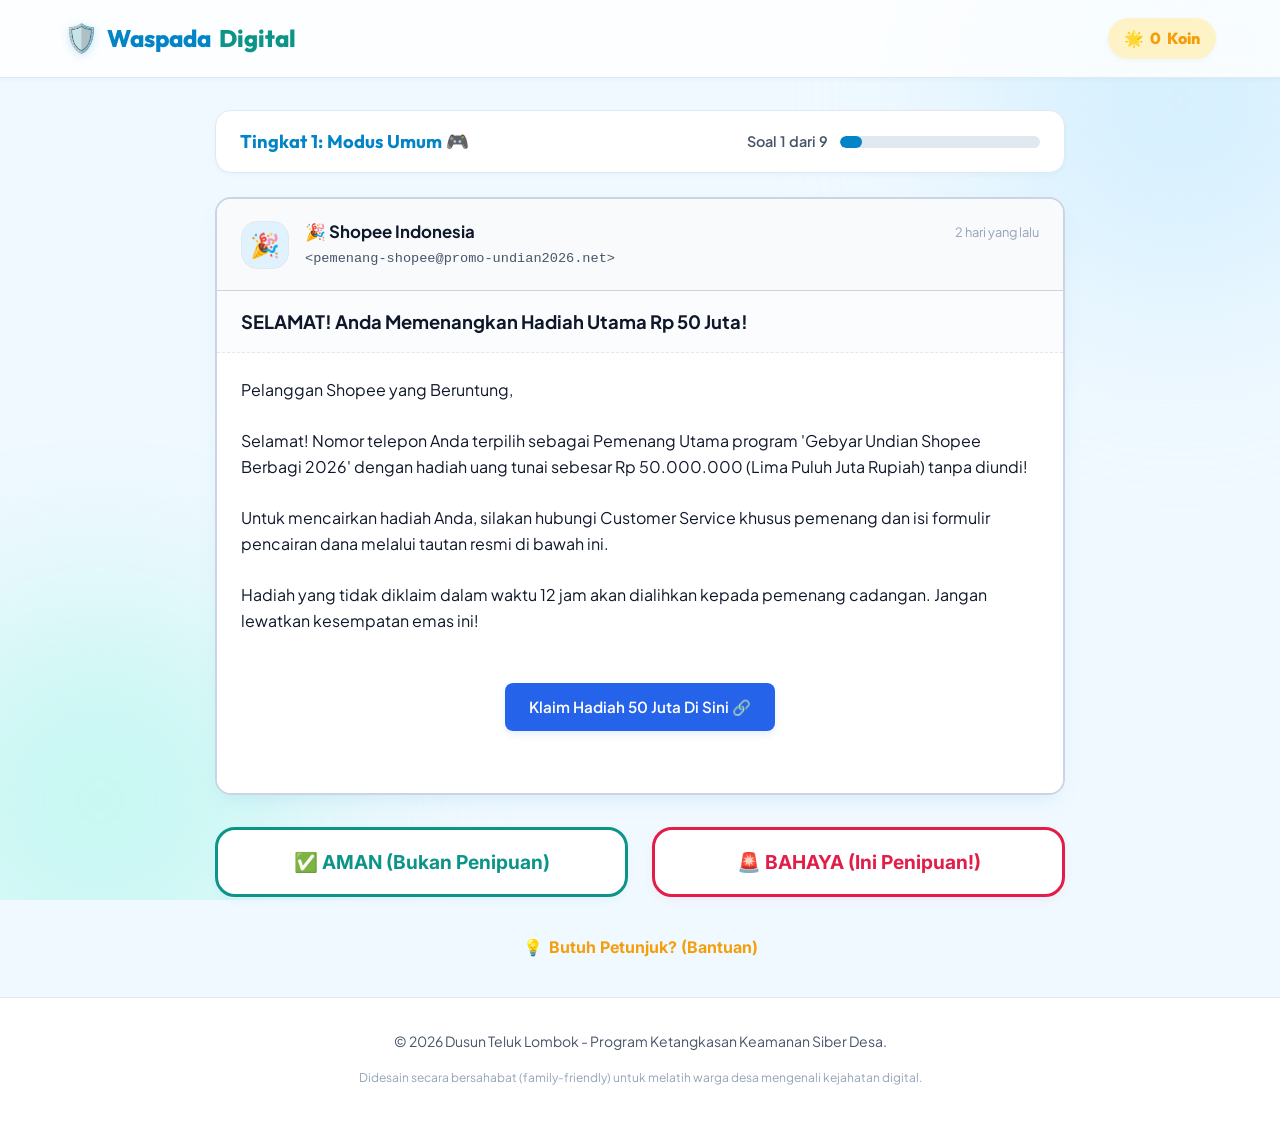
==== pages/gameplay.html @ ea4fb3d8 "tambah ke github" ====
<!DOCTYPE html>
<html lang="id">
<head>
  <meta charset="UTF-8">
  <meta name="viewport" content="width=device-width, initial-scale=1.0">
  <title>Simulasi Ketangkasan - Waspada Digital</title>
  <link rel="stylesheet" href="../css/common.css">
  <link rel="stylesheet" href="../css/gameplay.css">
  <script src="../js/components.js"></script>
</head>
<body>
  <div class="bg-decorations"></div>

  <header id="app-header"></header>

  <main class="container main-content">
    <div class="inbox-card-container">
      
      <!-- Game Top Information -->
      <div class="game-top-bar">
        <div class="level-indicator" id="level-title">
          Tingkat 1: Modus Umum 🎮
        </div>
        <div class="flex-center" style="gap: 12px;">
          <span id="progress-text" style="font-size: 0.9rem; font-weight: 600; color: var(--color-text-muted);">
            Soal 1 dari 9
          </span>
          <div class="game-progress-bar-outer">
            <div class="game-progress-bar-inner" id="progress-bar-fill"></div>
          </div>
        </div>
      </div>

      <!-- Clue / Hint Card -->
      <div class="hint-card" id="hint-card">
        <div class="hint-header">
          <span>💡</span> Bantuan Robot Perisai
        </div>
        <div class="hint-body" id="hint-body">
          Loading hint...
        </div>
      </div>

      <!-- The Mock Email / Message Inbox Frame -->
      <div class="inbox-card">
        <div class="inbox-header">
          <div class="inbox-sender-row">
            <div class="sender-avatar" id="inbox-avatar">🏦</div>
            <div class="sender-details">
              <div class="sender-name-line">
                <span class="sender-name" id="inbox-sender-name">Bank BRI Resmi</span>
                <span class="email-time" id="inbox-time">10:32</span>
              </div>
              <div class="sender-address" id="inbox-sender-address">
                &lt;bri-verifikasi@info-palsu.com&gt;
              </div>
            </div>
          </div>
        </div>
        <div class="inbox-subject" id="inbox-subject">
          PENTING: Akun Rekening BRI Anda Diblokir!
        </div>
        <div class="inbox-body" id="inbox-body">
          Loading email body...
        </div>
      </div>

      <!-- User Answer Choice Buttons -->
      <div class="gameplay-actions">
        <button id="btn-aman" class="btn btn-game-choice btn-game-aman">
          ✅ AMAN (Bukan Penipuan)
        </button>
        <button id="btn-bahaya" class="btn btn-game-choice btn-game-bahaya">
          🚨 BAHAYA (Ini Penipuan!)
        </button>
      </div>

      <!-- Help/Hint button footer -->
      <div class="game-bottom-navigation">
        <button id="hint-trigger" class="hint-trigger-btn">
          <span>💡</span> <span id="hint-trigger-text">Butuh Petunjuk? (Bantuan)</span>
        </button>
      </div>

    </div>
  </main>

  <!-- MODAL: ANSWERS FEEDBACK (BENAR / SALAH) -->
  <div id="feedback-modal" class="modal-overlay">
    <div class="modal-card">
      <span class="modal-icon" id="feedback-icon">✅</span>
      <h2 class="modal-title" id="feedback-title">Tepat Sekali! Hebat!</h2>
      
      <div>
        <span class="modal-reward" id="feedback-reward-label">🌟 +10 Koin!</span>
      </div>

      <div class="modal-body" id="feedback-explanation">
        Loading explanation...
      </div>

      <button id="feedback-next-btn" class="btn btn-primary btn-full">
        Lanjut ke Pesan Berikutnya ➔
      </button>
    </div>
  </div>

  <!-- MODAL: LEVEL TRANSITION (NAIK TINGKAT) -->
  <div id="level-transition-modal" class="modal-overlay">
    <div class="modal-card" style="border-color: var(--color-primary);">
      <div class="star-rating" id="stars-rating">⭐ ⭐ ⭐</div>
      <h2 class="modal-title" id="transition-level-title" style="color: var(--color-primary);">
        Tingkat 1 Selesai! 🎉
      </h2>
      
      <div class="modal-body text-center" id="transition-message" style="border: none; background: none; font-size: 1.1rem;">
        Selamat! Kamu sudah menyelesaikan tantangan di <b>Tingkat 1: Modus Umum</b>.<br><br>
        Persiapkan dirimu, selanjutnya kamu akan naik ke <b>Tingkat 2: Berkedok Resmi</b> dengan tingkat kesulitan yang lebih cerdik!
      </div>

      <button id="level-transition-btn" class="btn btn-secondary btn-full">
        Lanjut ke Tingkat 2 ➔
      </button>
    </div>
  </div>

  <footer id="app-footer"></footer>

  <!-- SCRIPTS IMPORT -->
  <script src="../js/scenarios.js"></script>
  <script src="../js/gameplay.js"></script>
</body>
</html>
---- css/common.css ----
/* ==========================================
   DESIGN TOKENS & SYSTEM VARIABLES (LIGHT)
   ========================================== */
@import url('https://fonts.googleapis.com/css2?family=Outfit:wght@400;500;600;700;800&family=Plus+Jakarta+Sans:wght@400;500;600;700&family=Inter:wght@400;500;600;700&display=swap');

:root {
  --color-primary: #0284c7;       /* Cheerful Sky Blue */
  --color-primary-hover: #0369a1;
  --color-primary-light: #e0f2fe;
  
  --color-secondary: #0d9488;     /* Friendly Emerald Teal (Safety / True) */
  --color-secondary-hover: #0f766e;
  --color-secondary-light: #ccfbf1;
  
  --color-danger: #e11d48;        /* Cheerful Warm Red (Danger / Phishing) */
  --color-danger-hover: #be123c;
  --color-danger-light: #ffe4e6;
  
  --color-accent: #f59e0b;        /* Cheerful Golden Amber (Stars, Coins, Clues) */
  --color-accent-light: #fef3c7;
  
  --color-bg-base: #f0f9ff;       /* Very Light Sky Blue */
  --color-surface: #ffffff;       /* Pure White Card */
  --color-surface-dim: #f8fafc;   /* Slate Light Grey */
  
  --color-text: #0f172a;          /* Rich Slate Dark (Text) */
  --color-text-muted: #475569;    /* Medium Slate Grey */
  --color-text-light: #94a3b8;    /* Soft Grey */
  
  --border-color: #cbd5e1;
  --border-color-light: #e2e8f0;
  
  --roundness: 16px;              /* Round 12 to 16 for family-friendly softness */
  --roundness-pill: 9999px;
  
  --shadow-sm: 0 2px 4px rgba(2, 132, 199, 0.05);
  --shadow-md: 0 10px 25px -5px rgba(2, 132, 199, 0.08), 0 8px 16px -6px rgba(2, 132, 199, 0.04);
  --shadow-lg: 0 20px 40px -10px rgba(15, 23, 42, 0.15);
  --shadow-success: 0 10px 20px -5px rgba(13, 148, 136, 0.2);
  --shadow-danger: 0 10px 20px -5px rgba(225, 29, 72, 0.2);
  
  --font-headline: 'Outfit', sans-serif;
  --font-body: 'Plus Jakarta Sans', sans-serif;
  --font-label: 'Inter', sans-serif;
  
  --transition-fast: 0.15s ease;
  --transition-normal: 0.3s cubic-bezier(0.4, 0, 0.2, 1);
  --transition-bounce: 0.5s cubic-bezier(0.175, 0.885, 0.32, 1.275);
}

/* ==========================================
   RESET & BASE STYLES
   ========================================== */
* {
  box-sizing: border-box;
  margin: 0;
  padding: 0;
  -webkit-tap-highlight-color: transparent;
}


main {
  display: block;
}

html {
  min-height: 100vh;
}

body {
  font-family: var(--font-body);
  background-color: var(--color-bg-base);
  color: var(--color-text);
  line-height: 1.6;
  min-height: 100vh;
  display: flex;
  flex-direction: column;
  overflow-x: hidden;
}

.main-content {
  flex-grow: 1;
}

/* Background Organic Shapes Fixed Container */
.bg-decorations {
  position: fixed;
  inset: 0;
  z-index: -1;
  overflow: hidden;
  pointer-events: none;
}

.bg-decorations::before, .bg-decorations::after {
  content: '';
  position: absolute;
  width: 400px;
  height: 400px;
  border-radius: 50%;
  filter: blur(100px);
  opacity: 0.5;
}

.bg-decorations::before {
  background-color: #bae6fd;
  top: -100px;
  right: -100px;
}

.bg-decorations::after {
  background-color: #99f6e4;
  bottom: -100px;
  left: -100px;
}

/* ==========================================
   TYPOGRAPHY
   ========================================== */
h1, h2, h3, h4, h5, h6 {
  font-family: var(--font-headline);
  font-weight: 700;
  line-height: 1.25;
  color: var(--color-text);
}

h1 {
  font-size: 2.25rem;
  letter-spacing: -0.02em;
}

h2 {
  font-size: 1.75rem;
}

h3 {
  font-size: 1.25rem;
}

p {
  margin-bottom: 1rem;
}

a {
  color: var(--color-primary);
  text-decoration: none;
  transition: var(--transition-fast);
}

a:hover {
  color: var(--color-primary-hover);
  text-decoration: underline;
}

/* ==========================================
   LAYOUT UTILITIES
   ========================================== */
.container {
  max-width: 1200px;
  margin: 0 auto;
  padding: 0 24px;
  width: 100%;
}

.flex-center {
  display: flex;
  align-items: center;
  justify-content: center;
}

.text-center {
  text-align: center;
}

.mt-2 { margin-top: 0.5rem; }
.mt-4 { margin-top: 1rem; }
.mt-6 { margin-top: 1.5rem; }
.mt-8 { margin-top: 2rem; }

.mb-2 { margin-bottom: 0.5rem; }
.mb-4 { margin-bottom: 1rem; }
.mb-6 { margin-bottom: 1.5rem; }
.mb-8 { margin-bottom: 2rem; }

/* ==========================================
   APP BAR & FOOTER
   ========================================== */
.app-header {
  background-color: rgba(255, 255, 255, 0.8);
  backdrop-filter: blur(12px);
  border-bottom: 1px solid var(--border-color-light);
  position: sticky;
  top: 0;
  z-index: 100;
  padding: 16px 0;
  box-shadow: var(--shadow-sm);
}

.nav-container {
  display: flex;
  justify-content: space-between;
  align-items: center;
}

.logo {
  font-family: var(--font-headline);
  font-size: 1.5rem;
  font-weight: 800;
  color: var(--color-primary);
  display: flex;
  align-items: center;
  gap: 8px;
}

.logo span {
  color: var(--color-secondary);
}

.logo-shield {
  display: inline-block;
  font-size: 1.75rem;
  filter: drop-shadow(0 2px 4px rgba(2, 132, 199, 0.2));
}

.score-tracker {
  font-family: var(--font-headline);
  font-weight: 800;
  color: var(--color-accent);
  background-color: var(--color-accent-light);
  padding: 8px 16px;
  border-radius: var(--roundness-pill);
  display: flex;
  align-items: center;
  gap: 6px;
  box-shadow: var(--shadow-sm);
}

#app-footer, .app-footer {
  margin-top: auto !important;
  padding: 32px 0;
  background-color: var(--color-surface);
  border-top: 1px solid var(--border-color-light);
  color: var(--color-text-muted);
  font-size: 0.875rem;
  text-align: center;
}

/* ==========================================
   BUTTONS (FAMILY STYLE)
   ========================================== */
.btn {
  display: inline-flex;
  align-items: center;
  justify-content: center;
  gap: 8px;
  font-family: var(--font-label);
  font-size: 1rem;
  font-weight: 700;
  padding: 14px 28px;
  border-radius: var(--roundness);
  border: none;
  cursor: pointer;
  transition: var(--transition-bounce);
  text-align: center;
  position: relative;
  overflow: hidden;
  box-shadow: var(--shadow-sm);
}

.btn:active {
  transform: scale(0.95);
}

.btn-primary {
  background-color: var(--color-primary);
  color: #ffffff;
}

.btn-primary:hover {
  background-color: var(--color-primary-hover);
  transform: translateY(-2px);
  box-shadow: 0 6px 15px rgba(2, 132, 199, 0.3);
}

.btn-secondary {
  background-color: var(--color-secondary);
  color: #ffffff;
}

.btn-secondary:hover {
  background-color: var(--color-secondary-hover);
  transform: translateY(-2px);
  box-shadow: 0 6px 15px rgba(13, 148, 136, 0.3);
}

.btn-accent {
  background-color: var(--color-accent);
  color: var(--color-text);
}

.btn-accent:hover {
  background-color: #d97706;
  transform: translateY(-2px);
  box-shadow: 0 6px 15px rgba(245, 158, 11, 0.3);
}

.btn-outline {
  background-color: transparent;
  border: 2px solid var(--color-primary);
  color: var(--color-primary);
  box-shadow: none;
}

.btn-outline:hover {
  background-color: var(--color-primary-light);
  transform: translateY(-2px);
}

.btn-large {
  padding: 18px 36px;
  font-size: 1.125rem;
}

.btn-full {
  width: 100%;
}

/* ==========================================
   COMMON CARDS & MODALS
   ========================================== */
.card {
  background-color: var(--color-surface);
  border-radius: var(--roundness);
  border: 1px solid var(--border-color-light);
  padding: 32px;
  box-shadow: var(--shadow-md);
  transition: var(--transition-normal);
}

.modal-overlay {
  position: fixed;
  top: 0;
  left: 0;
  width: 100vw;
  height: 100vh;
  background-color: rgba(15, 23, 42, 0.6);
  backdrop-filter: blur(8px);
  z-index: 1000;
  display: none;
  align-items: center;
  justify-content: center;
  padding: 24px;
  overflow-y: auto;
}

.modal-overlay.active {
  display: flex;
}

.modal-card {
  background-color: var(--color-surface);
  border-radius: 28px;
  max-width: 600px;
  width: 100%;
  padding: 40px;
  text-align: center;
  position: relative;
  box-shadow: var(--shadow-lg);
  border: 4px solid var(--border-color);
  animation: zoomIn var(--transition-bounce);
}

/* Confetti overlay */
.confetti-canvas {
  position: absolute;
  top: 0;
  left: 0;
  width: 100%;
  height: 100%;
  pointer-events: none;
  z-index: 5;
  overflow: hidden;
}

.confetti-piece {
  position: absolute;
  width: 10px;
  height: 10px;
  background-color: var(--color-primary);
  opacity: 0.8;
  top: -10px;
  animation: fall linear infinite;
}

@keyframes fall {
  0% { transform: translateY(0) rotate(0deg); opacity: 1; }
  100% { transform: translateY(105vh) rotate(360deg); opacity: 0; }
}

@keyframes fadeIn {
  from { opacity: 0; transform: translateY(10px); }
  to { opacity: 1; transform: translateY(0); }
}

@keyframes zoomIn {
  from { opacity: 0; transform: scale(0.9); }
  to { opacity: 1; transform: scale(1); }
}

@keyframes float {
  0% { transform: translateY(0px); }
  50% { transform: translateY(-15px); }
  100% { transform: translateY(0px); }
}
---- css/gameplay.css ----
/* ==========================================
   GAMEPLAY SCREEN STYLING
   ========================================== */
.main-content {
  padding: 32px 24px;
}

.game-top-bar {
  display: flex;
  justify-content: space-between;
  align-items: center;
  background-color: var(--color-surface);
  border-radius: var(--roundness);
  padding: 16px 24px;
  border: 1px solid var(--border-color-light);
  box-shadow: var(--shadow-sm);
  margin-bottom: 24px;
}

.level-indicator {
  font-family: var(--font-headline);
  font-weight: 700;
  color: var(--color-primary);
  font-size: 1.15rem;
}

.game-progress-bar-outer {
  width: 200px;
  height: 12px;
  background-color: var(--border-color-light);
  border-radius: 10px;
  overflow: hidden;
  position: relative;
}

.game-progress-bar-inner {
  height: 100%;
  background-color: var(--color-primary);
  width: 0%; /* Dynamic */
  transition: width var(--transition-normal);
  border-radius: 10px;
}

/* The Phishing Inbox Container */
.inbox-card-container {
  max-width: 850px;
  margin: 0 auto;
}

.inbox-card {
  background-color: var(--color-surface);
  border-radius: var(--roundness);
  border: 2px solid var(--border-color);
  box-shadow: var(--shadow-md);
  margin-bottom: 32px;
  overflow: hidden;
}

.inbox-header {
  background-color: var(--color-surface-dim);
  border-bottom: 1px solid var(--border-color);
  padding: 20px 24px;
}

.inbox-sender-row {
  display: flex;
  align-items: center;
  gap: 16px;
}

.sender-avatar {
  width: 48px;
  height: 48px;
  background-color: var(--color-primary-light);
  border-radius: 16px;
  display: flex;
  align-items: center;
  justify-content: center;
  font-size: 1.5rem;
  border: 1px solid var(--border-color-light);
}

.sender-details {
  flex-grow: 1;
}

.sender-name-line {
  display: flex;
  justify-content: space-between;
  align-items: center;
  margin-bottom: 2px;
}

.sender-name {
  font-weight: 700;
  font-size: 1.05rem;
  color: var(--color-text);
}

.email-time {
  font-size: 0.8rem;
  color: var(--color-text-light);
}

.sender-address {
  font-family: monospace;
  font-size: 0.85rem;
  color: var(--color-text-muted);
  word-break: break-all;
}

.inbox-subject {
  padding: 16px 24px;
  border-bottom: 1px dashed var(--border-color-light);
  font-weight: 700;
  font-size: 1.15rem;
  color: var(--color-text);
  background-color: rgba(248, 250, 252, 0.5);
}

.inbox-body {
  padding: 24px;
  background-color: var(--color-surface);
  font-size: 1rem;
  color: var(--color-text);
  white-space: pre-line;
}

/* Suspicious CTA in simulation */
.email-action-link-box {
  margin: 24px 0 12px 0;
  text-align: center;
}

.email-action-button {
  display: inline-block;
  background-color: #2563eb;
  color: #ffffff !important;
  font-weight: 600;
  padding: 12px 24px;
  border-radius: 8px;
  text-decoration: none;
  font-size: 0.95rem;
  box-shadow: 0 4px 6px rgba(37, 99, 235, 0.1);
  max-width: 100%;
  word-break: break-all;
}

/* Action Choice Buttons */
.gameplay-actions {
  display: grid;
  grid-template-columns: 1fr 1fr;
  gap: 24px;
}

.btn-game-choice {
  padding: 20px;
  font-size: 1.2rem;
  border-radius: 20px;
  border: 3px solid transparent;
}

.btn-game-aman {
  background-color: var(--color-surface);
  border-color: var(--color-secondary);
  color: var(--color-secondary);
  box-shadow: 0 4px 10px rgba(13, 148, 136, 0.05);
}

.btn-game-aman:hover {
  background-color: var(--color-secondary);
  color: #ffffff;
  box-shadow: var(--shadow-success);
}

.btn-game-bahaya {
  background-color: var(--color-surface);
  border-color: var(--color-danger);
  color: var(--color-danger);
  box-shadow: 0 4px 10px rgba(225, 29, 72, 0.05);
}

.btn-game-bahaya:hover {
  background-color: var(--color-danger);
  color: #ffffff;
  box-shadow: var(--shadow-danger);
}

.game-bottom-navigation {
  margin-top: 32px;
  display: flex;
  justify-content: center;
}

.hint-trigger-btn {
  background: none;
  border: none;
  font-family: var(--font-label);
  color: var(--color-accent);
  font-weight: 700;
  font-size: 1rem;
  cursor: pointer;
  display: flex;
  align-items: center;
  gap: 6px;
  padding: 8px 16px;
  border-radius: var(--roundness-pill);
  transition: var(--transition-bounce);
}

.hint-trigger-btn:hover {
  background-color: var(--color-accent-light);
  transform: translateY(-2px);
}

/* HINT CARD */
.hint-card {
  background-color: var(--color-accent-light);
  border: 2px dashed var(--color-accent);
  border-radius: var(--roundness);
  padding: 20px;
  margin-bottom: 24px;
  display: none;
  animation: slideUp var(--transition-bounce);
}

.hint-card.active {
  display: block;
}

.hint-header {
  display: flex;
  align-items: center;
  gap: 8px;
  font-weight: 700;
  color: #d97706;
  margin-bottom: 8px;
}

.hint-body {
  color: #92400e;
  font-size: 0.95rem;
}

/* Modals extra borders */
.modal-card-correct {
  border-color: var(--color-secondary);
}

.modal-card-incorrect {
  border-color: var(--color-danger);
}

.modal-icon {
  font-size: 4rem;
  margin-bottom: 16px;
  display: inline-block;
}

.modal-card-correct .modal-icon {
  animation: pop-bounce var(--transition-bounce);
}

.modal-card-incorrect .modal-icon {
  animation: shake 0.5s ease-in-out;
}

.modal-title {
  font-size: 1.85rem;
  font-weight: 800;
  margin-bottom: 16px;
}

.modal-card-correct .modal-title {
  color: var(--color-secondary);
}

.modal-card-incorrect .modal-title {
  color: var(--color-danger);
}

.modal-reward {
  display: inline-flex;
  align-items: center;
  gap: 6px;
  font-family: var(--font-headline);
  font-weight: 800;
  background-color: var(--color-accent-light);
  color: #b45309;
  padding: 8px 16px;
  border-radius: var(--roundness-pill);
  margin-bottom: 24px;
}

.modal-body {
  font-size: 1.05rem;
  color: var(--color-text);
  margin-bottom: 32px;
  text-align: left;
  line-height: 1.6;
  background-color: var(--color-surface-dim);
  padding: 20px;
  border-radius: var(--roundness);
  border: 1px solid var(--border-color-light);
}

.star-rating {
  font-size: 2.5rem;
  letter-spacing: 4px;
  margin-bottom: 16px;
  color: var(--color-accent);
}

@keyframes pop-bounce {
  0% { transform: scale(0.3); opacity: 0; }
  50% { transform: scale(1.1); }
  80% { transform: scale(0.9); }
  100% { transform: scale(1); opacity: 1; }
}

@keyframes shake {
  0%, 100% { transform: translateX(0); }
  10%, 30%, 50%, 70%, 90% { transform: translateX(-5px); }
  20%, 40%, 60%, 80% { transform: translateX(5px); }
}

@keyframes slideUp {
  from { opacity: 0; transform: translateY(20px); }
  to { opacity: 1; transform: translateY(0); }
}

@media (max-width: 768px) {
  .gameplay-actions {
    grid-template-columns: 1fr;
    gap: 16px;
  }
}
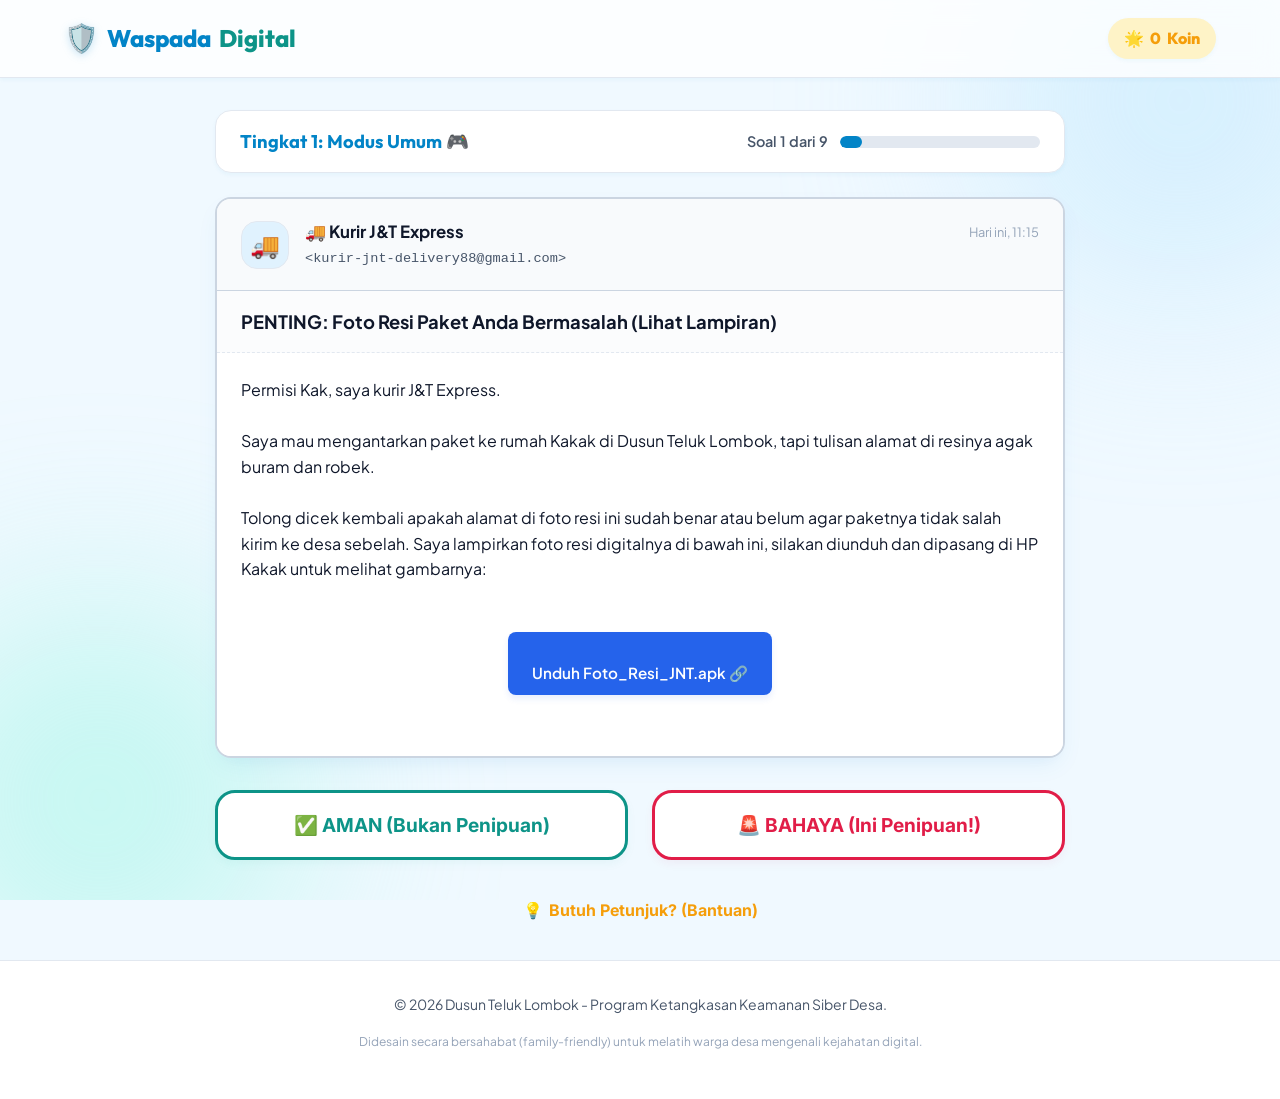
==== commit 198b3046: "feat: implement base game engine and content structure for phishing simulation scenarios" ====
--- a/pages/gameplay.html
+++ b/pages/gameplay.html
@@ -124,6 +124,29 @@
     </div>
   </div>
 
+  <!-- MODAL: LINK INSPECTION (CEK TAUTAN) -->
+  <div id="link-inspection-modal" class="modal-overlay">
+    <div class="modal-card" style="border-color: var(--color-accent); max-width: 500px;">
+      <span class="modal-icon" style="font-size: 3rem; margin-bottom: 8px;">🔍</span>
+      <h2 class="modal-title" style="color: var(--color-accent); font-size: 1.5rem; margin-bottom: 8px;">Pemeriksaan Alamat Tautan (Link)</h2>
+      <p style="font-size: 0.95rem; color: var(--color-text-light); margin-bottom: 16px; text-align: center;">
+        Tombol yang kamu tekan mencoba mengarahkan kamu ke alamat internet berikut:
+      </p>
+      
+      <div class="modal-body" style="font-family: monospace; word-break: break-all; background-color: #f1f5f9; border-color: #cbd5e1; color: #0f172a; font-size: 1.05rem; padding: 16px; margin-bottom: 24px; text-align: center; white-space: normal;">
+        <span id="inspected-link-url">http://example.com</span>
+      </div>
+
+      <div style="font-size: 0.9rem; line-height: 1.5; color: var(--color-text); margin-bottom: 24px; text-align: left; padding: 12px; background-color: rgba(245, 158, 11, 0.05); border-left: 4px solid var(--color-accent); border-radius: 8px;">
+        💡 <b>Tips Keamanan:</b> Sebelum memutuskan apakah pesan ini AMAN atau BAHAYA, teliti baik-baik alamat di atas! Penipu sering memakai nama mirip lembaga resmi tetapi ujung alamatnya (domain) aneh (seperti .xyz, .click, .net, dll.).
+      </div>
+
+      <button id="link-inspection-close-btn" class="btn btn-secondary btn-full">
+        Kembali ke Simulasi
+      </button>
+    </div>
+  </div>
+
   <footer id="app-footer"></footer>
 
   <!-- SCRIPTS IMPORT -->
--- a/css/gameplay.css
+++ b/css/gameplay.css
@@ -144,6 +144,16 @@
   box-shadow: 0 4px 6px rgba(37, 99, 235, 0.1);
   max-width: 100%;
   word-break: break-all;
+  border: none;
+  cursor: pointer;
+  font-family: inherit;
+  transition: background-color var(--transition-normal), transform 0.2s ease;
+}
+
+.email-action-button:hover {
+  background-color: #1d4ed8;
+  transform: translateY(-2px);
+  box-shadow: 0 6px 12px rgba(37, 99, 235, 0.2);
 }
 
 /* Action Choice Buttons */
